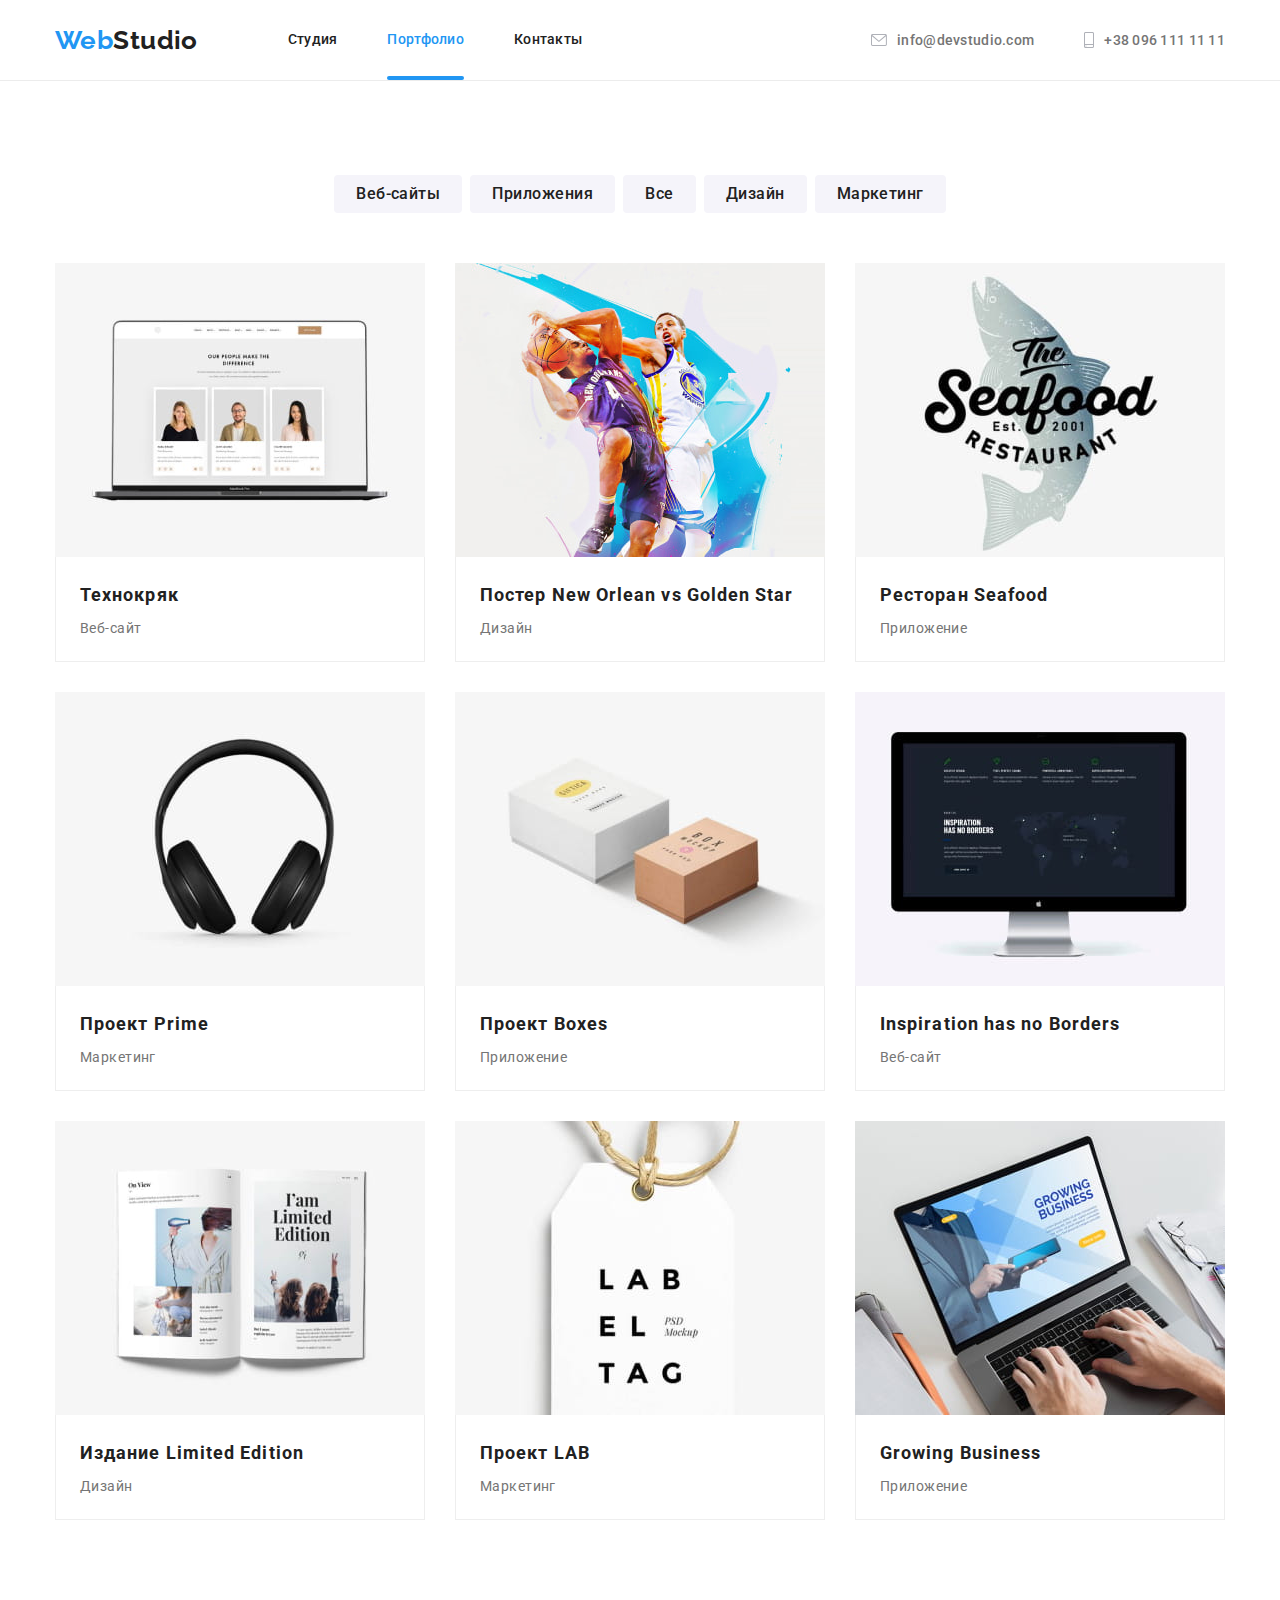
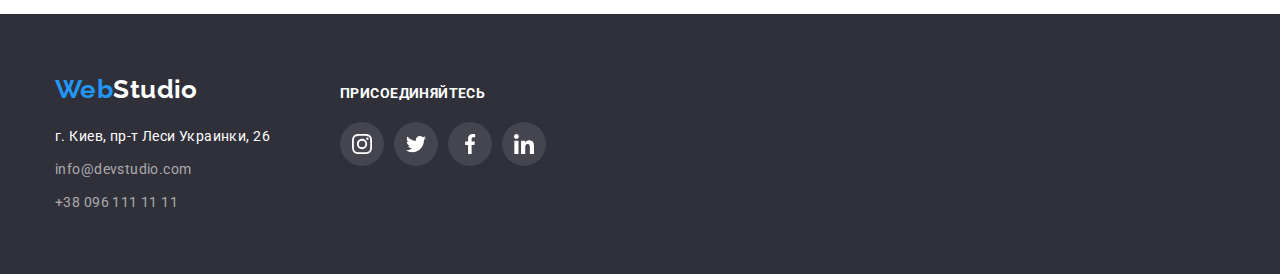
==== portfolio.html @ e1a00e87 "Initial commit" ====
<!DOCTYPE html>
<html lang="ru">
  <head>
    <meta charset="UTF-8" />
    <meta http-equiv="X-UA-Compatible" content="IE=edge" />
    <meta name="viewport" content="width=device-width, initial-scale=1.0" />
    <title lang="en">WebStudio</title>

    <link rel="preconnect" href="https://fonts.gstatic.com" crossorigin />
    <link
      href="https://fonts.googleapis.com/css2?family=Oleo+Script&family=Raleway:wght@700&family=Roboto:wght@400;500;700;900&display=swap"
      rel="stylesheet"
    />
    <link
      rel="stylesheet"
      href="https://cdnjs.cloudflare.com/ajax/libs/modern-normalize/1.1.0/modern-normalize.min.css"
    />

    <link rel="stylesheet" href="./css/styles.css" />
  </head>
  <body class="page">
    <!---------------------------навігація профілю------------------------>
    <header class="header">
      <div class="container heder-container">
        <nav class="main-nav">
          <a class="logo" href="./index.html"> Web<span class="logo-nav">Studio</span></a>
          <ul class="site-nav">
            <li class="item">
              <a class="link" href="./index.html">Студия</a>
            </li>
            <li class="item">
              <a class="link current" href="./portfolio.html">Портфолио</a>
            </li>
            <li class="item">
              <a class="link" href="">Контакты</a>
            </li>
          </ul>
        </nav>

        <ul class="auth-nav">
          <li class="item">
            <a class="list" href="mailto:info@devstudio.com">
              <svg class="contact-icon" width="16" height="12">
                <use href="./images/sprite.svg#envelope"></use></svg
              >info@devstudio.com</a
            >
          </li>
          <li class="item">
            <a class="list" href="tel:380961111111">
              <svg class="contact-icon" width="10" height="16">
                <use href="./images/sprite.svg#smartphone"></use></svg
              >+38 096 111 11 11</a
            >
          </li>
        </ul>
      </div>
    </header>
    <!--------------------------------Portfolio--------------------------->
    <main>
      <section class="section">
        <!--------------------------- button filter ----------------------------->
        <div class="container">
          <h1 class="visually-hidden">Portfolio</h1>
          <ul class="list btn">
            <li class="btn">
              <button class="button" type="button">Веб-сайты</button>
            </li>
            <li class="btn">
              <button class="button" type="button">Приложения</button>
            </li>
            <li class="btn">
              <button class="button" type="button">Все</button>
            </li>
            <li class="btn">
              <button class="button" type="button">Дизайн</button>
            </li>
            <li class="btn">
              <button class="button" type="button">Маркетинг</button>
            </li>
          </ul>

          <!------------------------------ list-cards -------------------------------->
          <ul class="list-cards">
            <li class="item-card">
              <a class="img-link" href="">
                <div class="card-overlay">
                  <img src="./images/portfolio/technocrack.jpg" alt="" width="370" height="294" />
                  <div class="text-overlay">
                    <p class="paragraph">
                      Ресурс предлагает комплексные предложения с разным уровнем функционала и
                      сервисов. Все это позволит посетителю получить исчерпывающие сведения  о
                      компании или частном лице.
                    </p>
                  </div>
                </div>
                <div class="card-text">
                  <h2 class="title-portfolio">Технокряк</h2>
                  <p class="text-portfolio">Веб-сайт</p>
                </div>
              </a>
            </li>
            <li class="item-card">
              <a class="img-link" href="">
                <div class="card-overlay">
                  <img src="./images/portfolio/orlean-golden.jpg" alt="" width="370" height="294" />
                  <div class="text-overlay">
                    <p class="paragraph">
                      Ресурс предлагает комплексные предложения с разным уровнем функционала и
                      сервисов. Все это позволит посетителю получить исчерпывающие сведения  о
                      компании или частном лице.
                    </p>
                  </div>
                </div>
                <div class="card-text">
                  <h2 class="title-portfolio">Постер New Orlean vs Golden Star</h2>
                  <p class="text-portfolio">Дизайн</p>
                </div>
              </a>
            </li>
            <li class="item-card">
              <a class="img-link" href="">
                <div class="card-overlay">
                  <img src="./images/portfolio/seafood.jpg" alt="" width="370" height="294" />
                  <div class="text-overlay">
                    <p class="paragraph">
                      Ресурс предлагает комплексные предложения с разным уровнем функционала и
                      сервисов. Все это позволит посетителю получить исчерпывающие сведения  о
                      компании или частном лице.
                    </p>
                  </div>
                </div>

                <div class="card-text">
                  <h2 class="title-portfolio">Ресторан Seafood</h2>
                  <p class="text-portfolio">Приложение</p>
                </div>
              </a>
            </li>
            <li class="item-card">
              <a class="img-link" href="">
                <div class="card-overlay">
                  <img src="./images/portfolio/prime.jpg" alt="" width="370" height="294" />
                  <div class="text-overlay">
                    <p class="paragraph">
                      Ресурс предлагает комплексные предложения с разным уровнем функционала и
                      сервисов. Все это позволит посетителю получить исчерпывающие сведения  о
                      компании или частном лице.
                    </p>
                  </div>
                </div>
                <div class="card-text">
                  <h2 class="title-portfolio">Проект Prime</h2>
                  <p class="text-portfolio">Маркетинг</p>
                </div>
              </a>
            </li>
            <li class="item-card">
              <a class="img-link" href="">
                <div class="card-overlay">
                  <img src="./images/portfolio/boxes.jpg" alt="" width="370" height="294" />
                  <div class="text-overlay">
                    <p class="paragraph">
                      Ресурс предлагает комплексные предложения с разным уровнем функционала и
                      сервисов. Все это позволит посетителю получить исчерпывающие сведения  о
                      компании или частном лице.
                    </p>
                  </div>
                </div>
                <div class="card-text">
                  <h2 class="title-portfolio">Проект Boxes</h2>
                  <p class="text-portfolio">Приложение</p>
                </div>
              </a>
            </li>
            <li class="item-card">
              <a class="img-link" href="">
                <div class="card-overlay">
                  <img src="./images/portfolio/borders.jpg" alt="" width="370" height="294" />
                  <div class="text-overlay">
                    <p class="paragraph">
                      Ресурс предлагает комплексные предложения с разным уровнем функционала и
                      сервисов. Все это позволит посетителю получить исчерпывающие сведения  о
                      компании или частном лице.
                    </p>
                  </div>
                </div>
                <div class="card-text">
                  <h2 class="title-portfolio">Inspiration has no Borders</h2>
                  <p class="text-portfolio">Веб-сайт</p>
                </div>
              </a>
            </li>
            <li class="item-card">
              <a class="img-link" href="">
                <div class="card-overlay">
                  <img
                    src="./images/portfolio/limited-edition.jpg"
                    alt=""
                    width="370"
                    height="294"
                  />
                  <div class="text-overlay">
                    <p class="paragraph">
                      Ресурс предлагает комплексные предложения с разным уровнем функционала и
                      сервисов. Все это позволит посетителю получить исчерпывающие сведения  о
                      компании или частном лице.
                    </p>
                  </div>
                </div>
                <div class="card-text">
                  <h2 class="title-portfolio">Издание Limited Edition</h2>
                  <p class="text-portfolio">Дизайн</p>
                </div>
              </a>
            </li>
            <li class="item-card">
              <a class="img-link" href="">
                <div class="card-overlay">
                  <img src="./images/portfolio/lab.jpg" alt="" width="370" height="294" />
                  <div class="text-overlay">
                    <p class="paragraph">
                      Ресурс предлагает комплексные предложения с разным уровнем функционала и
                      сервисов. Все это позволит посетителю получить исчерпывающие сведения  о
                      компании или частном лице.
                    </p>
                  </div>
                </div>
                <div class="card-text">
                  <h2 class="title-portfolio">Проект LAB</h2>
                  <p class="text-portfolio">Маркетинг</p>
                </div>
              </a>
            </li>
            <li class="item-card">
              <a class="img-link" href="">
                <div class="card-overlay">
                  <img
                    src="./images/portfolio/growing-business.jpg"
                    alt=""
                    width="370"
                    height="294"
                  />
                  <div class="text-overlay">
                    <p class="paragraph">
                      Ресурс предлагает комплексные предложения с разным уровнем функционала и
                      сервисов. Все это позволит посетителю получить исчерпывающие сведения  о
                      компании или частном лице.
                    </p>
                  </div>
                </div>
                <div class="card-text">
                  <h2 class="title-portfolio">Growing Business</h2>
                  <p class="text-portfolio">Приложение</p>
                </div>
              </a>
            </li>
          </ul>
        </div>
      </section>
    </main>
    <!-----------------------------------footer--------------------------->
    <footer class="footer">
      <div class="container footer-container">
        <div>
          <a class="logo" href="./index.html"> Web<span class="logo-footer">Studio</span></a>
          <address>г. Киев, пр-т Леси Украинки, 26</address>
          <ul class="list-footer">
            <li><a class="list" href="mailto:info@devstudio.com">info@devstudio.com</a></li>
            <li><a class="list" href="tel:380961111111">+38 096 111 11 11</a></li>
          </ul>
        </div>

        <div class="conect">
          <p class="footer-text">присоединяйтесь</p>
          <ul class="footer-socials list">
            <li class="socials">
              <a
                class="footer-link"
                href=""
                target="_blank"
                rel="noopener noreferrer"
                aria-label="иконка instagram"
              >
                <svg class="socials-icon" width="20" height="20">
                  <use href="./images/sprite.svg#instagram"></use>
                </svg>
              </a>
            </li>
            <li class="socials">
              <a
                class="footer-link"
                href=""
                target="_blank"
                rel="noopener noreferrer"
                aria-label="иконка twitter"
              >
                <svg class="socials-icon" width="20" height="20">
                  <use href="./images/sprite.svg#twitter"></use>
                </svg>
              </a>
            </li>
            <li class="socials">
              <a
                class="footer-link"
                href=""
                target="_blank"
                rel="noopener noreferrer"
                aria-label="иконка facebook"
              >
                <svg class="socials-icon" width="20" height="20">
                  <use href="./images/sprite.svg#facebook"></use>
                </svg>
              </a>
            </li>
            <li class="socials">
              <a
                class="footer-link"
                href=""
                target="_blank"
                rel="noopener noreferrer"
                aria-label="иконка linkedin"
              >
                <svg class="socials-icon" width="20" height="20">
                  <use href="./images/sprite.svg#linkedin"></use>
                </svg>
              </a>
            </li>
          </ul>
        </div>
      </div>
    </footer>
  </body>
</html>
---- css/styles.css ----
:root {
  --primary-text-calor: #757575;
  --title-text-calor: #212121;
  --accent-color: #2196f3;
  --primary-white-color: #ffffff;
  --color-bg-hero: #2f303a;
  --icon: #afb1b8;
  --icon-last: #ffffff;
}

body {
  font-family: Roboto, serif;
  background-color: var(--primary-white-color);
  color: var(--primary-text-calor);
  font-size: 14px;
  line-height: 1.71;
  /* or 24px */
  letter-spacing: 0.03em;
}

.container {
  width: 1200px;
  padding-left: 15px;
  padding-right: 15px;
  margin-left: auto;
  margin-right: auto;
}

h1,
h2,
h3,
h4,
h5,
h6,
p {
  margin-top: 0px;
  margin-bottom: 0px;
}
.visually-hidden {
  position: absolute;
  width: 1px;
  height: 1px;
  margin: -1px;
  border: 0;
  padding: 0;

  white-space: nowrap;
  clip-path: inset(100%);
  clip: rect(0 0 0 0);
  overflow: hidden;
}
img {
  display: block;
  max-width: 100%;
}
button {
  font-family: inherit;
  font-weight: 500;
  font-size: 16px;
  line-height: 1.62;
  text-align: center;
  letter-spacing: 0.03em;
  color: var(--title-text-calor);
}

.section {
  margin-left: auto;
  margin-right: auto;
  padding-top: 94px;
  padding-bottom: 94px;
}
.title {
  color: var(--title-text-calor);
}

.link {
  color: var(--title-text-calor);
  text-decoration: none;
  list-style: none;
}
.link:hover,
.link:focus {
  color: var(--accent-color);

  transition: color 250ms ease-out;
}

/*------------------------------------logo-----------------------------*/
.header {
  max-width: 1600px;
  margin-left: auto;
  margin-right: auto;
  border-bottom: 1px solid#ECECEC;
}
.heder-container {
  display: flex;
  align-items: center;
}
.main-nav {
  display: flex;
  align-items: center;
}

.link.current {
  position: relative;
}

.link.current::after {
  position: absolute;
  bottom: 0px;
  left: 0px;
  content: '';
  display: block;
  width: 100%;
  height: 4px;
  border-radius: 2px;
  background-color: var(--accent-color);
}

.logo {
  margin-right: 90px;

  color: var(--accent-color);
  font-family: 'Raleway';
  font-weight: 700;
  font-size: 26px;
  line-height: 1.19;
  text-decoration: none;
}
.logo-nav {
  color: var(--title-text-calor);
}
/*------------------------------site-nav list--------------------------*/

.site-nav,
.auth-nav {
  display: flex;
  padding-left: 0px;
  margin-top: 0px;
  margin-bottom: 0px;
  list-style: none;
}

.site-nav .item + .item {
  margin-left: 50px;
}
.site-nav .link {
  display: block;
  padding-top: 32px;
  padding-bottom: 32px;
  transition: color 250ms cubic-bezier(0.4, 0, 0.2, 1);
}

.auth-nav {
  margin-left: auto;
}

.auth-nav .list {
  display: block;
  padding-top: 32px;
  padding-bottom: 32px;
}

.auth-nav .item + .item {
  margin-left: 50px;
}

.site-nav .link.current {
  color: var(--accent-color);
}

.site-nav,
.link {
  font-weight: 500;
  font-size: 14px;
  line-height: 1.14;
  letter-spacing: 0.02em;
}
/*------------------------------auth-nav list------------------------*/

.auth-nav .list {
  display: flex;
  align-items: center;
  margin-top: 0px;
  margin-bottom: 0px;

  align-items: center;
  font-weight: 500;
  line-height: 16px;
  letter-spacing: 0.02em;
  color: var(--primary-text-calor);
}

.list:hover,
.list:focus {
  color: var(--accent-color);

  transition: color 250ms ease-out;
}

.list:hover .contact-icon,
.list:focus .contact-icon {
  fill: var(--accent-color);

  transition: color 250ms;
}

.contact-heder {
  display: flex;
  align-items: center;
}
.contact-heder:hover,
.contact-heder:focus {
  fill: var(--accent-color);
}

.contact-icon {
  fill: var(--icon);
  margin-right: 10px;
  transition: fill 250ms cubic-bezier(0.4, 0, 0.2, 1);
}

/*-----------------------------------"hero"----------------------------*/
.hero {
  max-width: 1600px;
  background-image: linear-gradient(rgba(47, 48, 58, 0.4), rgba(47, 48, 58, 0.4)),
    url(../images/hero-fon.jpg);
  background-repeat: no-repeat;

  background-position: center;
  margin-left: auto;
  margin-right: auto;

  /* background-color: var(--color-bg-hero); */
  padding-top: 200px;
  padding-bottom: 200px;
  text-align: center;
}

.hero-title {
  margin-left: auto;
  margin-right: auto;
  width: 700px;
  margin-bottom: 30px;

  color: var(--primary-white-color);
  font-weight: 900;
  font-size: 44px;
  line-height: 1.36;
  letter-spacing: 0.06em;
  text-transform: uppercase;
}

.button-primary {
  border: 1px solid transparent;
  border-radius: 4px;
  padding: 10px 32px;
  display: inline-block;
  min-width: 200px;

  font-style: 400;
  font-weight: 700;
  line-height: 1.88;
  letter-spacing: 0.06em;
  cursor: pointer;

  background-color: var(--accent-color);
  color: var(--primary-white-color);
}

.button-primary:hover,
.button-primary:focus {
  background-color: rgba(24, 140, 232, 100%);
}

/* -----------------------------------MODAL FORM-------------------------------- */
.backdrop {
  position: fixed;
  top: 0;
  left: 0;
  width: 100%;
  height: 100%;
  z-index: 10;

  background-color: rgba(0, 0, 0, 0.2);
  transition: opacity 500ms cubic-bezier(0.4, 0, 0.2, 1),
    visibility 500ms cubic-bezier(0.4, 0, 0.2, 1);
}

.backdrop.is-hidden {
  opacity: 0;
  pointer-events: none;
  visibility: hidden;
}

.modal-wraper {
  position: absolute;
  transform: translate(-50%, -50%);
  top: 50%;
  left: 50%;

  background-color: var(--primary-white-color);
  width: 528px;
  height: 581px;
  box-shadow: 0px 1px 3px rgba(0, 0, 0, 0.12), 0px 1px 1px rgba(0, 0, 0, 0.14),
    0px 2px 1px rgba(0, 0, 0, 0.2);
  border-radius: 4px;
}

.modal-btn {
  display: flex;
  justify-content: center;
  align-items: center;
  position: absolute;
  top: 8px;
  right: 8px;
  width: 30px;
  height: 30px;

  border-radius: 50%;
  cursor: pointer;
  background-color: transparent;
  border: 1px solid rgba(0, 0, 0, 0.1);
  fill: #000000;
}

.backdrop.is-hidden .modal-wraper {
  transform: translate(-50%, -50%) scale(0.4);
  opacity: 0;
  transition: 250ms;
}

.backdrop.modal-wraper {
  transform: translate(-50%, -50%) scale(1);
  opacity: 1;
  transition: 250ms;
}

.rotate-scale-up {
  -webkit-animation: rotate-scale-up 0.65s linear both;
  animation: rotate-scale-up 0.65s linear both;
}

.modal-wraper {
  transform: translate(-50%, -50%) scale(1);
}

/* ---------------------------------saction "особенности"------------------------ */

.section-partners {
  max-width: 1600px;
  margin-left: auto;
  margin-right: auto;
  padding-top: 94px;
  padding-bottom: 94px;
}
.specifics-card {
  display: flex;
  justify-content: center;
  align-items: center;
  height: 120px;
  background-color: #f5f4fa;
  border-radius: 4px;
  margin-bottom: 30px;
}

.specifics-list:not(:last-child) {
  margin-right: 30px;
}

/*--------------------------------------- ICON up--------------------------- */

.section-specifics {
  padding-top: 94px;
}
.section-list {
  display: flex;
  padding-left: 0px;
  padding-right: 0px;

  list-style: none;
  margin-top: 0px;
  margin-bottom: 0px;
}
.section-list li {
  width: 270px;
}

.section-list li + li {
  margin-left: 30px;
}
.section-title {
  margin-bottom: 10px;

  color: var(--title-text-calor);
  font-weight: 700;
  font-size: 14px;
  line-height: 1.14;
  text-transform: uppercase;
}
/*----------------------------section "чим займаємось"--------------------*/
.item-gallery {
  display: flex;
  justify-content: center;
  list-style: none;
  padding-left: 0px;
}

.item-gallery li:not(:last-child) {
  margin-right: 30px;
}

.li-gallery {
  position: relative;
}

.caption {
  position: absolute;
  left: 0;
  bottom: 0;

  display: flex;
  align-items: center;
  justify-content: center;

  width: 100%;
  height: 70px;
  font-weight: 700;
  line-height: 1.14;
  text-transform: uppercase;

  color: #fff;
  background-color: rgba(47, 48, 58, 0.8);
}

.gallery .img {
  position: relative;
}

/*-------------------------------section "team"------------------------ */

.section-team {
  max-width: 1600px;
  margin-left: auto;
  margin-right: auto;
  padding-top: 94px;
  padding-bottom: 94px;
  background-color: #f5f4fa;
}

.title {
  margin-bottom: 50px;

  font-weight: 700;
  font-size: 36px;
  line-height: 1.16;
  text-align: center;
}
.team-list {
  display: flex;
  list-style: none;
  margin-top: 0px;
  margin-bottom: 0px;
  padding-left: 0px;
}

.team-list .team-item {
  width: 270px;
  background: var(--primary-white-color);

  box-shadow: 0px 1px 3px rgba(0, 0, 0, 0.12), 0px 1px 1px rgba(0, 0, 0, 0.14),
    0px 2px 1px rgba(0, 0, 0, 0.2);
  border-radius: 0px 0px 4px 4px;
}

.team-list .team-item + .team-item {
  margin-left: 30px;
}
.team-text {
  padding-top: 30px;
  padding-bottom: 30px;
}

.team {
  margin-bottom: 10px;
  color: var(--title-text-calor);
  font-weight: 500;
  font-size: 16px;
  line-height: 1.19;
  text-align: center;
}
.section-team .text {
  margin-bottom: 16px;

  font-size: 16px;
  line-height: 1.18;
  text-align: center;
}
/* ------------------------------ICON TEAM---------------------------------- */
.socials-list {
  padding: 0;
  display: flex;
  justify-content: center;
  align-items: center;
  list-style: none;
}
.socials-link {
  display: flex;
  justify-content: center;
  align-items: center;

  width: 44px;
  height: 44px;
  border-radius: 50%;
  transition: background-color 250ms cubic-bezier(0.4, 0, 0.2, 1);
}
.socials-item:not(:last-child) {
  margin-right: 10px;
}

.socials-link:hover,
.socials-link:focus {
  background-color: var(--accent-color);
}

.socials-link:hover .socials-icon,
.socials-link:focus .socials-icon {
  fill: var(--icon-last);
}
.socials-icon {
  fill: var(--icon);
  transition: fill 250ms cubic-bezier(0.4, 0, 0.2, 1);
}

/*------------------------- ПОСТОЯННЫЕ КЛИЕНТЫ -------------------------*/
.section-partners {
  max-width: 1600px;
  margin-left: auto;
  margin-right: auto;
  padding-top: 94px;
  padding-bottom: 94px;
}

.list.company {
  display: flex;
  justify-content: center;
  align-items: center;
}

.partners:not(:last-child) {
  margin-right: 30px;
}

.company-link {
  display: flex;
  justify-content: center;
  align-items: center;

  width: 170px;
  height: 92px;
  border: 1px solid var(--icon);
  border-radius: 4px;
  transition: border 250ms cubic-bezier(0.4, 0, 0.2, 1);
}

.company-link:hover .socials-icon,
.company-link:focus .socials-icon {
  fill: var(--accent-color);
}

.company-link:hover,
.company-link:focus {
  border: 1px solid var(--accent-color);
}

/*---------------------------------footer---------------------------------*/
.footer {
  max-width: 1600px;
  margin-left: auto;
  margin-right: auto;

  padding-top: 60px;
  padding-bottom: 60px;
  background-color: var(--color-bg-hero);
  color: var(--primary-white-color);
}

.footer .logo {
  display: block;
  margin-bottom: 20px;
  margin-right: 0px;
}

.logo-footer {
  margin-right: 0px;

  color: var(--primary-white-color);
}
address {
  font-style: normal;
  margin-bottom: 9px;
}

.list-footer,
.list {
  display: block;
  margin: 0px;
  padding: 0px;
  color: #ffffff99;
  list-style: none;
  text-decoration: none;

  transition: color 250ms cubic-bezier(0.4, 0, 0.2, 1);
}
.list-footer li:not(:last-child) {
  margin-bottom: 9px;
}

.footer-text {
  display: block;
  font-weight: 700;
  font-size: 14px;
  line-height: 1.14;
  letter-spacing: 0.03em;
  text-transform: uppercase;
  margin-bottom: 20px;
}

.footer-container {
  display: flex;
  align-items: baseline;
}
.conect {
  margin-left: 70px;
}

/*------------------------------ ICON FOOTER -----------------------------*/

.footer-socials {
  display: flex;
}

.footer-link {
  display: flex;
  justify-content: center;
  align-items: center;

  width: 44px;
  height: 44px;
  border-radius: 50%;
  background-color: rgba(255, 255, 255, 0.1);
  transition: background-color 250ms cubic-bezier(0.4, 0, 0.2, 1);
}

.footer-link:hover,
.footer-link:focus {
  background-color: var(--accent-color);
}

.footer .socials-icon {
  fill: var(--icon-last);
}
.socials:not(:last-child) {
  margin-right: 10px;
}

/* ---------------------------------------------------------------------- */
/*----------------------------------PORTFOLIO-----------------------------*/
.section {
  padding-top: 94px;
  padding-bottom: 94px;
}
/* -------------------------------buttoin filter---------------------------- */

.list.btn {
  justify-content: center;
  display: flex;
  padding: 0px;
  margin-top: 0px;
  margin-left: auto;
  margin-bottom: 50px;
  margin-right: auto;
}

.list.btn .btn + .btn {
  margin-left: 8px;
}

.button {
  padding: 6px 22px;
  border: none;
  border-radius: 4px;
  color: var(--title-text-calor);
  background-color: #f5f4fa;
  cursor: pointer;
  transition: background-color 250ms cubic-bezier(0.4, 0, 0.2, 1),
    color 250ms cubic-bezier(0.4, 0, 0.2, 1), box-shadow 250ms cubic-bezier(0.4, 0, 0.2, 1);
}

.button:hover,
.button:focus {
  color: var(--primary-white-color);
  background-color: var(--accent-color);
  box-shadow: 0px 3px 1px rgba(0, 0, 0, 0.1), 0px 1px 2px rgba(0, 0, 0, 0.08),
    0px 2px 2px rgba(0, 0, 0, 0.12);
}
/*-------------------------------------cards-------------------------*/

.list-cards .title-portfolio {
  color: var(--title-text-calor);
  font-weight: 700;
  font-size: 18px;
  line-height: 2;
  letter-spacing: 0.06em;
  cursor: pointer;
}
.list-cards {
  display: flex;
  flex-wrap: wrap;
  padding-left: 0px;
  margin-top: 0px;
  margin-bottom: 0px;
  list-style: none;
}
.card-text {
  border-right: 1px solid#EEEEEE;
  border-bottom: 1px solid#EEEEEE;
  border-left: 1px solid#EEEEEE;
  padding: 20px 24px;
}
.list-cards img {
  display: block;
}

.list-cards .item-card {
  width: 370px;
  margin-right: 30px;
  margin-bottom: 30px;
}

.img-link {
  display: block;
  text-decoration: none;
  transition: box-shadow 250ms cubic-bezier(0.4, 0, 0.2, 1);
}

.img-link:hover,
.img-link:focus {
  box-shadow: 0px 1px 1px rgba(0, 0, 0, 0.12), 0px 4px 4px rgba(0, 0, 0, 0.06),
    1px 4px 6px rgba(0, 0, 0, 0.16);
  cursor: pointer;
}

.item-card:nth-child(3n) {
  margin-right: 0px;
}

.item-card:nth-last-child(-n + 3) {
  margin-bottom: 0px;
}
.title-portfolio {
  margin-bottom: 4px;
  text-decoration: none;
}

.text-portfolio {
  color: var(--primary-text-calor);
}

.item-link {
  position: relative;
}

.card-overlay {
  position: relative;
  overflow: hidden;
}
.paragraph {
  font-size: 18px;
  line-height: 1.55;
  letter-spacing: 0.03em;
  color: #ffffff;

  padding: 63px 24px;
}

.text-overlay {
  position: absolute;
  left: 0;
  top: 0;
  width: 100%;
  height: 100%;

  font-size: 18px;
  line-height: 1.56;

  letter-spacing: 0.03em;

  color: #ffffff;

  color: var(--primary-white-color);
  background-color: rgba(33, 150, 243, 0.9);

  transform: translateY(100%);
  transition: transform 250ms cubic-bezier(0.4, 0, 0.2, 1);
}

.img-link:hover .text-overlay,
.img-link:focus .text-overlay {
  transform: translateY(0);
}
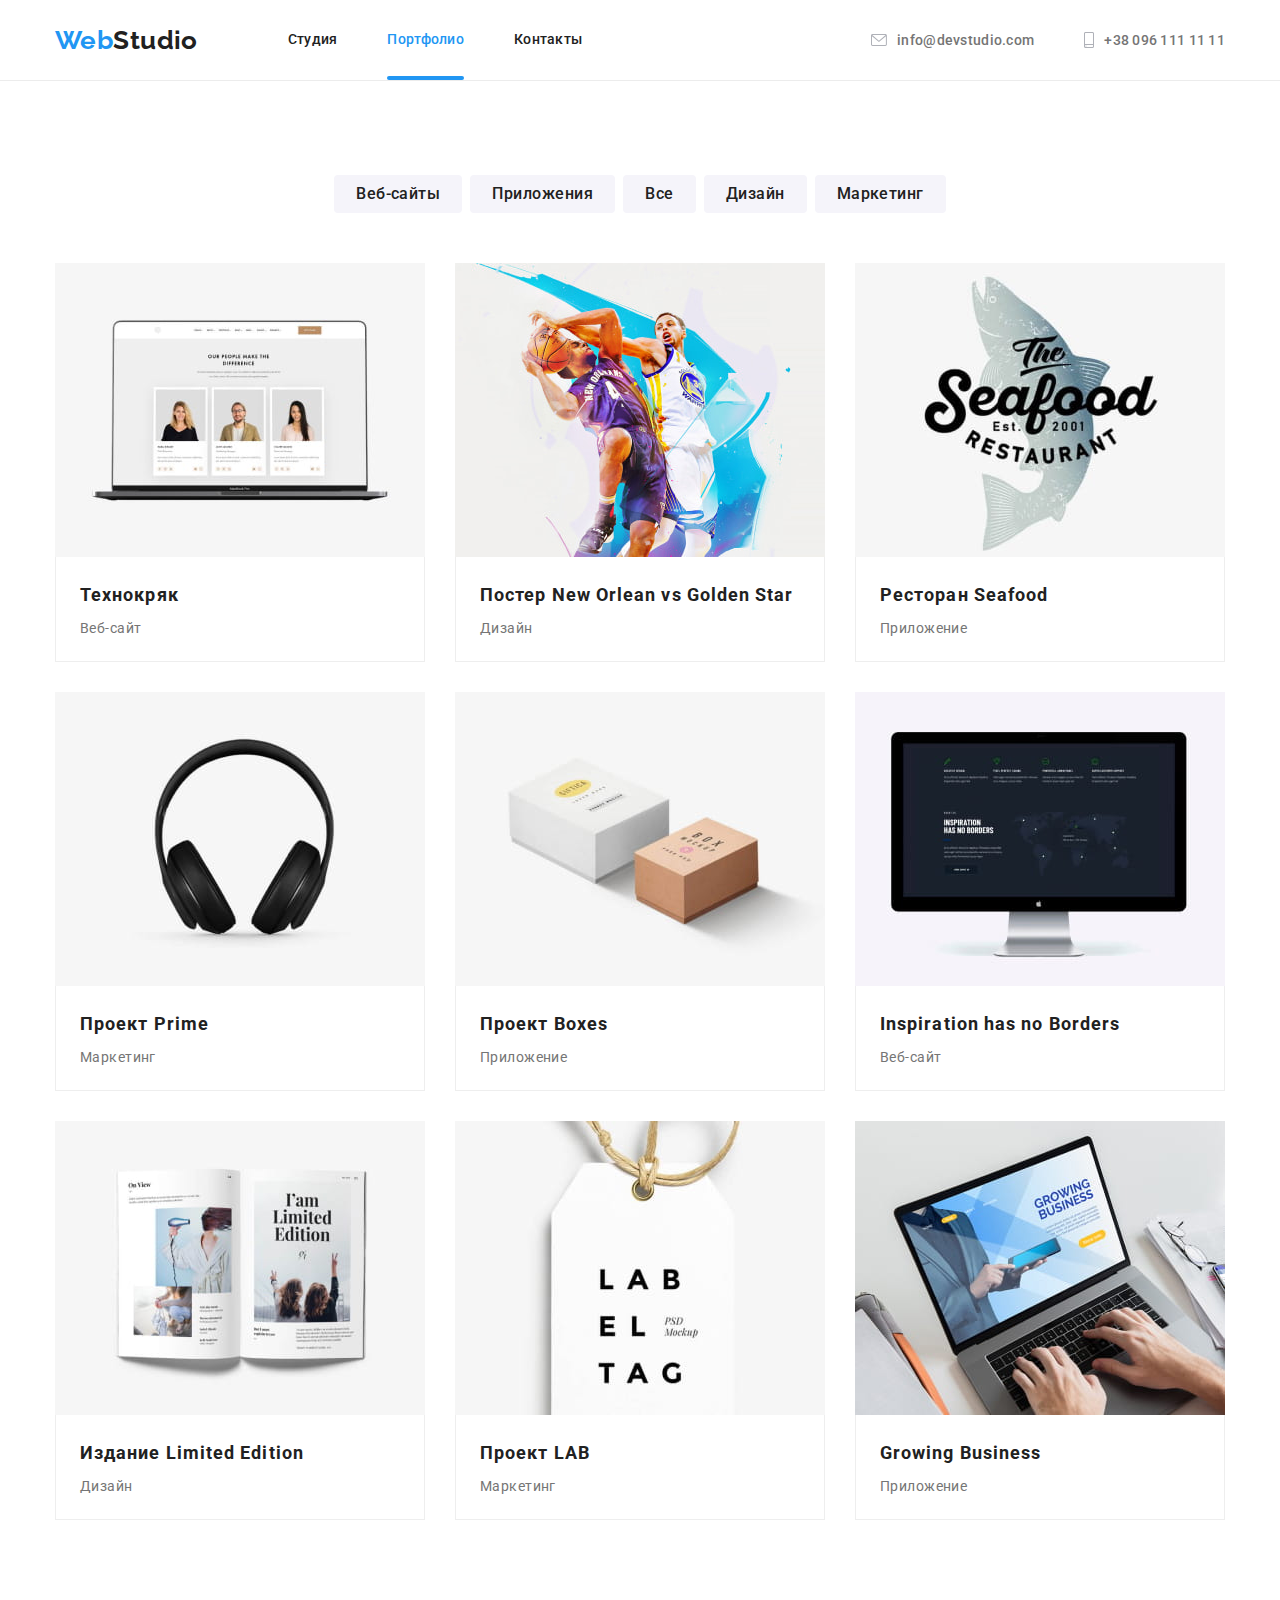
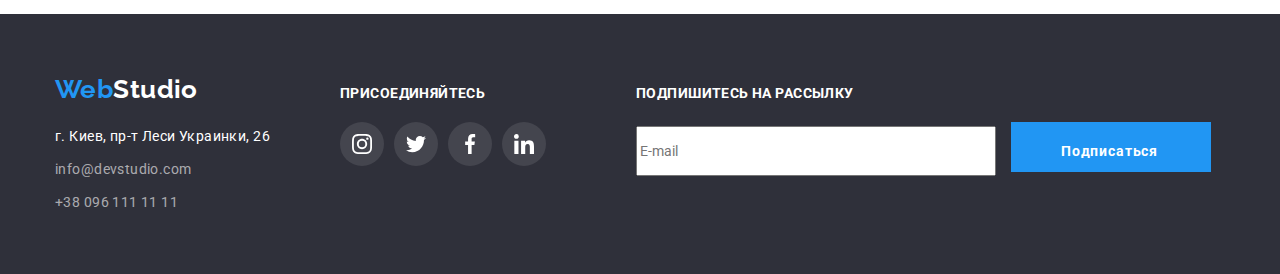
==== commit 834bb940: "Додає стрічки у формі" ====
--- a/portfolio.html
+++ b/portfolio.html
@@ -88,8 +88,7 @@
                   <div class="text-overlay">
                     <p class="paragraph">
                       Ресурс предлагает комплексные предложения с разным уровнем функционала и
-                      сервисов. Все это позволит посетителю получить исчерпывающие сведения  -о
+                      сервисов. Все это позволит посетителю получить исчерпывающие сведения о
                       компании или частном лице.
                     </p>
                   </div>
@@ -107,8 +106,7 @@
                   <div class="text-overlay">
                     <p class="paragraph">
                       Ресурс предлагает комплексные предложения с разным уровнем функционала и
-                      сервисов. Все это позволит посетителю получить исчерпывающие сведения  -о
+                      сервисов. Все это позволит посетителю получить исчерпывающие сведения о
                       компании или частном лице.
                     </p>
                   </div>
@@ -126,8 +124,7 @@
                   <div class="text-overlay">
                     <p class="paragraph">
                       Ресурс предлагает комплексные предложения с разным уровнем функционала и
-                      сервисов. Все это позволит посетителю получить исчерпывающие сведения  -о
+                      сервисов. Все это позволит посетителю получить исчерпывающие сведения о
                       компании или частном лице.
                     </p>
                   </div>
@@ -146,8 +143,7 @@
                   <div class="text-overlay">
                     <p class="paragraph">
                       Ресурс предлагает комплексные предложения с разным уровнем функционала и
-                      сервисов. Все это позволит посетителю получить исчерпывающие сведения  -о
+                      сервисов. Все это позволит посетителю получить исчерпывающие сведения о
                       компании или частном лице.
                     </p>
                   </div>
@@ -165,8 +161,7 @@
                   <div class="text-overlay">
                     <p class="paragraph">
                       Ресурс предлагает комплексные предложения с разным уровнем функционала и
-                      сервисов. Все это позволит посетителю получить исчерпывающие сведения  -о
+                      сервисов. Все это позволит посетителю получить исчерпывающие сведения о
                       компании или частном лице.
                     </p>
                   </div>
@@ -184,8 +179,7 @@
                   <div class="text-overlay">
                     <p class="paragraph">
                       Ресурс предлагает комплексные предложения с разным уровнем функционала и
-                      сервисов. Все это позволит посетителю получить исчерпывающие сведения  -о
+                      сервисов. Все это позволит посетителю получить исчерпывающие сведения о
                       компании или частном лице.
                     </p>
                   </div>
@@ -208,8 +202,7 @@
                   <div class="text-overlay">
                     <p class="paragraph">
                       Ресурс предлагает комплексные предложения с разным уровнем функционала и
-                      сервисов. Все это позволит посетителю получить исчерпывающие сведения  -о
+                      сервисов. Все это позволит посетителю получить исчерпывающие сведения о
                       компании или частном лице.
                     </p>
                   </div>
@@ -227,8 +220,7 @@
                   <div class="text-overlay">
                     <p class="paragraph">
                       Ресурс предлагает комплексные предложения с разным уровнем функционала и
-                      сервисов. Все это позволит посетителю получить исчерпывающие сведения  -о
+                      сервисов. Все это позволит посетителю получить исчерпывающие сведения о
                       компании или частном лице.
                     </p>
                   </div>
@@ -251,8 +243,7 @@
                   <div class="text-overlay">
                     <p class="paragraph">
                       Ресурс предлагает комплексные предложения с разным уровнем функционала и
-                      сервисов. Все это позволит посетителю получить исчерпывающие сведения  -о
+                      сервисов. Все это позволит посетителю получить исчерпывающие сведения о
                       компании или частном лице.
                     </p>
                   </div>
@@ -336,6 +327,17 @@
             </li>
           </ul>
         </div>
+
+        <label class="user-mail" for="user-mail">
+          <b class="mail">Подпишитесь на рассылку</b>
+          <input class="email" type="email" placeholder="E-mail" />
+          <button class="submit" type="submit">
+            Подписаться
+            <svg class="socials-icon" width="24" height="24">
+              <use href="./images/sprite.svg#telegram"></use>
+            </svg>
+          </button>
+        </label>
       </div>
     </footer>
   </body>
--- a/css/styles.css
+++ b/css/styles.css
@@ -345,6 +345,64 @@
   transform: translate(-50%, -50%) scale(1);
 }
 
+/*-------------------------------------- FORM------------------------- */
+.modal-form {
+  display: flex;
+  flex-direction: column;
+  padding: 40px;
+}
+
+.user-form {
+  width: 450px;
+  height: 40px;
+  margin-bottom: 10px;
+}
+
+.form-message {
+  display: block;
+  font-size: 12px;
+  line-height: 1.16;
+  letter-spacing: 0.01em;
+  width: 450px;
+  height: 120px;
+
+  text-align: left;
+  resize: none;
+
+  margin-bottom: 20px;
+  padding: 12px 16px;
+}
+
+.form-title {
+  display: block;
+  font-size: 12px;
+  line-height: 1.16;
+  letter-spacing: 0.01em;
+
+  text-align: left;
+
+  margin-bottom: 4px;
+}
+
+.modal-title {
+  font-weight: 700px;
+  font-size: 20px;
+  line-height: 1.15;
+  letter-spacing: 0.03em;
+  text-align: center;
+  color: var(--title-text-calor);
+
+  margin-bottom: 12px;
+}
+
+.form-checked {
+  margin-bottom: 30px;
+}
+
+.form-link {
+  color: var(--accent-color);
+}
+
 /* ---------------------------------saction "особенности"------------------------ */
 
 .section-partners {
@@ -662,6 +720,50 @@
 }
 .socials:not(:last-child) {
   margin-right: 10px;
+}
+
+/* ---------------------------Підписатись--------------------------------- */
+.user-mail {
+  /* display: flex; */
+  justify-content: center;
+  align-items: center;
+
+  margin-left: 90px;
+}
+
+.email {
+  width: 360px;
+  height: 50px;
+}
+
+.submit {
+  font-family: inherit;
+  color: var(--primary-white-color);
+  background-color: var(--accent-color);
+  font-weight: 700;
+  font-size: 14px;
+  line-height: 1.87;
+  letter-spacing: 0.06em;
+
+  border: none;
+  margin: 0px;
+  width: 200px;
+  height: 50px;
+  padding-top: 10px;
+  padding-bottom: 10px;
+  padding-left: 30px;
+
+  margin-left: 12px;
+}
+
+.mail {
+  display: block;
+  font-weight: 700;
+  font-size: 14px;
+  line-height: 1.14;
+  letter-spacing: 0.03em;
+  text-transform: uppercase;
+  margin-bottom: 20px;
 }
 
 /* ---------------------------------------------------------------------- */
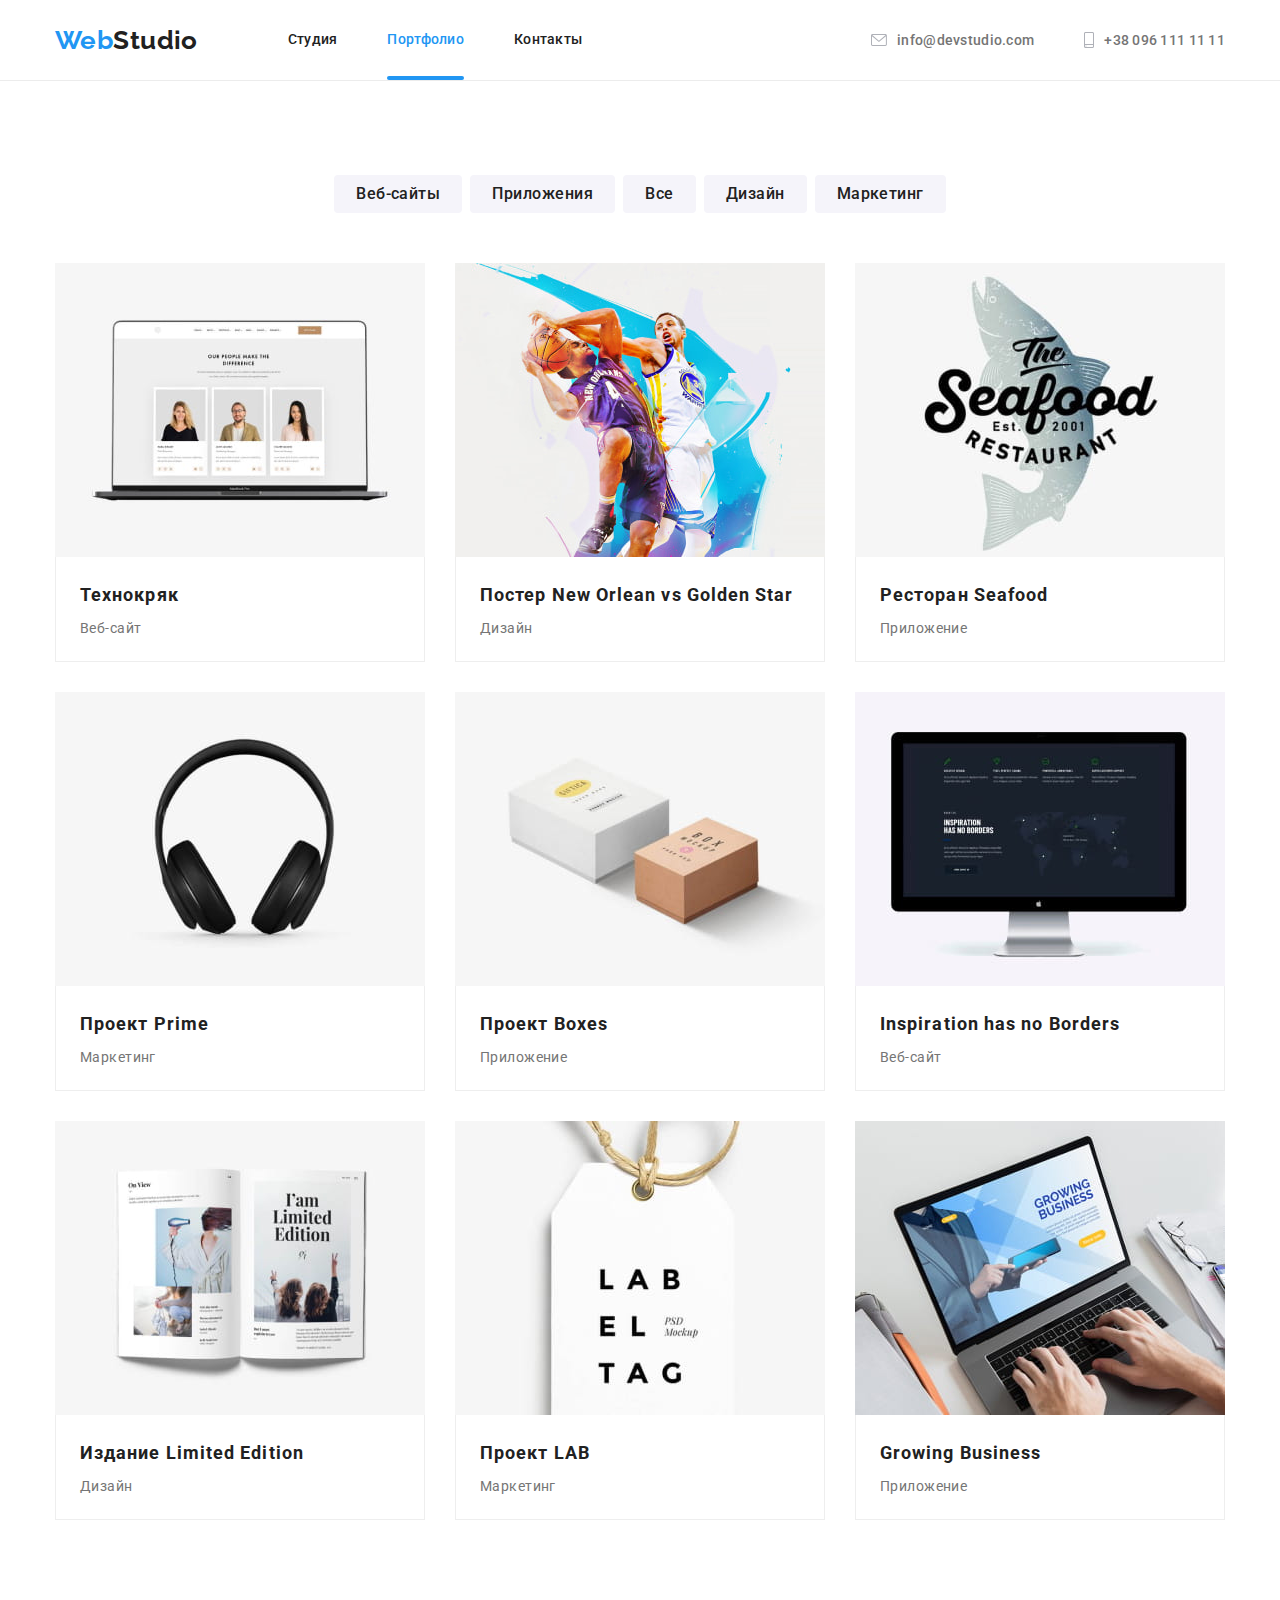
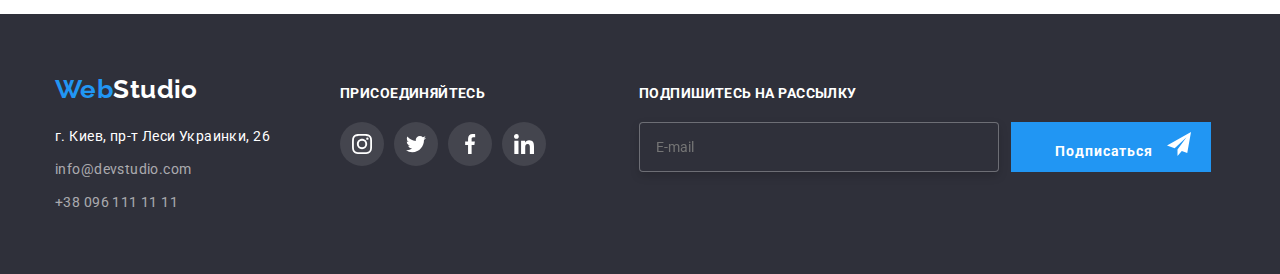
==== commit ed184539: "додає іконки в форму" ====
--- a/portfolio.html
+++ b/portfolio.html
@@ -328,16 +328,19 @@
           </ul>
         </div>
 
-        <label class="user-mail" for="user-mail">
+        <div class="footer-form">
           <b class="mail">Подпишитесь на рассылку</b>
-          <input class="email" type="email" placeholder="E-mail" />
-          <button class="submit" type="submit">
-            Подписаться
-            <svg class="socials-icon" width="24" height="24">
-              <use href="./images/sprite.svg#telegram"></use>
-            </svg>
-          </button>
-        </label>
+          <label class="user-mail" for="user-mail">
+            <input class="email" type="email" placeholder="E-mail" />
+
+            <button class="submit" type="submit">
+              Подписаться
+              <svg class="footer-form-icon" width="24" height="24">
+                <use href="./images/sprite.svg#telegram"></use>
+              </svg>
+            </button>
+          </label>
+        </div>
       </div>
     </footer>
   </body>
--- a/css/styles.css
+++ b/css/styles.css
@@ -195,7 +195,7 @@
 .list:focus {
   color: var(--accent-color);
 
-  transition: color 250ms ease-out;
+  transition: color 250ms cubic-bezier(0.4, 0, 0.2, 1);
 }
 
 .list:hover .contact-icon,
@@ -203,15 +203,6 @@
   fill: var(--accent-color);
 
   transition: color 250ms;
-}
-
-.contact-heder {
-  display: flex;
-  align-items: center;
-}
-.contact-heder:hover,
-.contact-heder:focus {
-  fill: var(--accent-color);
 }
 
 .contact-icon {
@@ -346,6 +337,29 @@
 }
 
 /*-------------------------------------- FORM------------------------- */
+.form-groop {
+  position: relative;
+}
+
+.form-icon {
+  position: absolute;
+  left: 10px;
+  bottom: 20px;
+  fill: var(--title-text-calor);
+}
+
+.custom-checkbox-icon {
+  width: 16px;
+  height: 15px;
+  border-radius: 2px;
+  outline: 2px solid var(--accent-color);
+  outline-offset: -2px;
+  background-color: var(--accent-color);
+  fill: var(--icon-last);
+
+  transition: background-color 250ms cubic-bezier(0.4, 0, 0.2, 1);
+}
+
 .modal-form {
   display: flex;
   flex-direction: column;
@@ -356,6 +370,19 @@
   width: 450px;
   height: 40px;
   margin-bottom: 10px;
+  transform: border 250ms cubic-bezier(0.4, 0, 0.2, 1);
+}
+
+.user-form:hover,
+.user-form:focus {
+  border: 1px solid var(--accent-color);
+  transition: 250ms cubic-bezier(0.4, 0, 0.2, 1);
+}
+
+.user-form:hover .form-icon,
+.user-form:focus .form-icon {
+  fill: var(--accent-color);
+  transition: 250ms cubic-bezier(0.4, 0, 0.2, 1);
 }
 
 .form-message {
@@ -403,6 +430,31 @@
   color: var(--accent-color);
 }
 
+.submit-form {
+  width: 250px;
+  height: 50px;
+  margin: auto;
+  box-shadow: 0px 1px 3px rgba(0, 0, 0, 0.12), 0px 1px 1px rgba(0, 0, 0, 0.14),
+    0px 2px 1px rgba(0, 0, 0, 0.2);
+  border: none;
+  border-radius: 4px;
+  background-color: var(--accent-color);
+
+  font-weight: 700;
+  font-size: 16px;
+  line-height: 1.88;
+  letter-spacing: 0.06em;
+  color: var(--primary-white-color);
+  transition: background-color 250ms cubic-bezier(0.4, 0, 0.2, 1);
+}
+
+.submit-form:hover,
+.submit-form:focus {
+  background-color: rgba(24, 140, 232, 100%);
+}
+
+/*------------------------------------ modal icon ---------------------------*/
+
 /* ---------------------------------saction "особенности"------------------------ */
 
 .section-partners {
@@ -724,16 +776,39 @@
 
 /* ---------------------------Підписатись--------------------------------- */
 .user-mail {
-  /* display: flex; */
-  justify-content: center;
-  align-items: center;
-
-  margin-left: 90px;
+  display: flex;
+  justify-content: center;
+  align-items: center;
+}
+
+.footer-form {
+  justify-content: center;
+  align-items: center;
+
+  margin-left: 93px;
 }
 
 .email {
   width: 360px;
   height: 50px;
+  padding-top: 15px;
+  padding-bottom: 15px;
+  padding-left: 16px;
+  color: var(--primary-white-color);
+  border: none;
+
+  box-sizing: border-box;
+  border: 1px solid rgba(255, 255, 255, 0.3);
+  filter: drop-shadow(0px 4px 4px rgba(0, 0, 0, 0.15));
+  border-radius: 4px;
+  transition: border 250ms cubic-bezier(0.4, 0, 0.2, 1);
+  background-color: var(--color-bg-hero);
+}
+
+.email:hover,
+.email:focus {
+  border: 1px solid var(--primary-white-color);
+  transition: 250ms;
 }
 
 .submit {
@@ -746,7 +821,7 @@
   letter-spacing: 0.06em;
 
   border: none;
-  margin: 0px;
+
   width: 200px;
   height: 50px;
   padding-top: 10px;
@@ -754,6 +829,11 @@
   padding-left: 30px;
 
   margin-left: 12px;
+}
+
+.footer-form-icon {
+  fill: var(--icon-last);
+  margin-left: 10px;
 }
 
 .mail {
